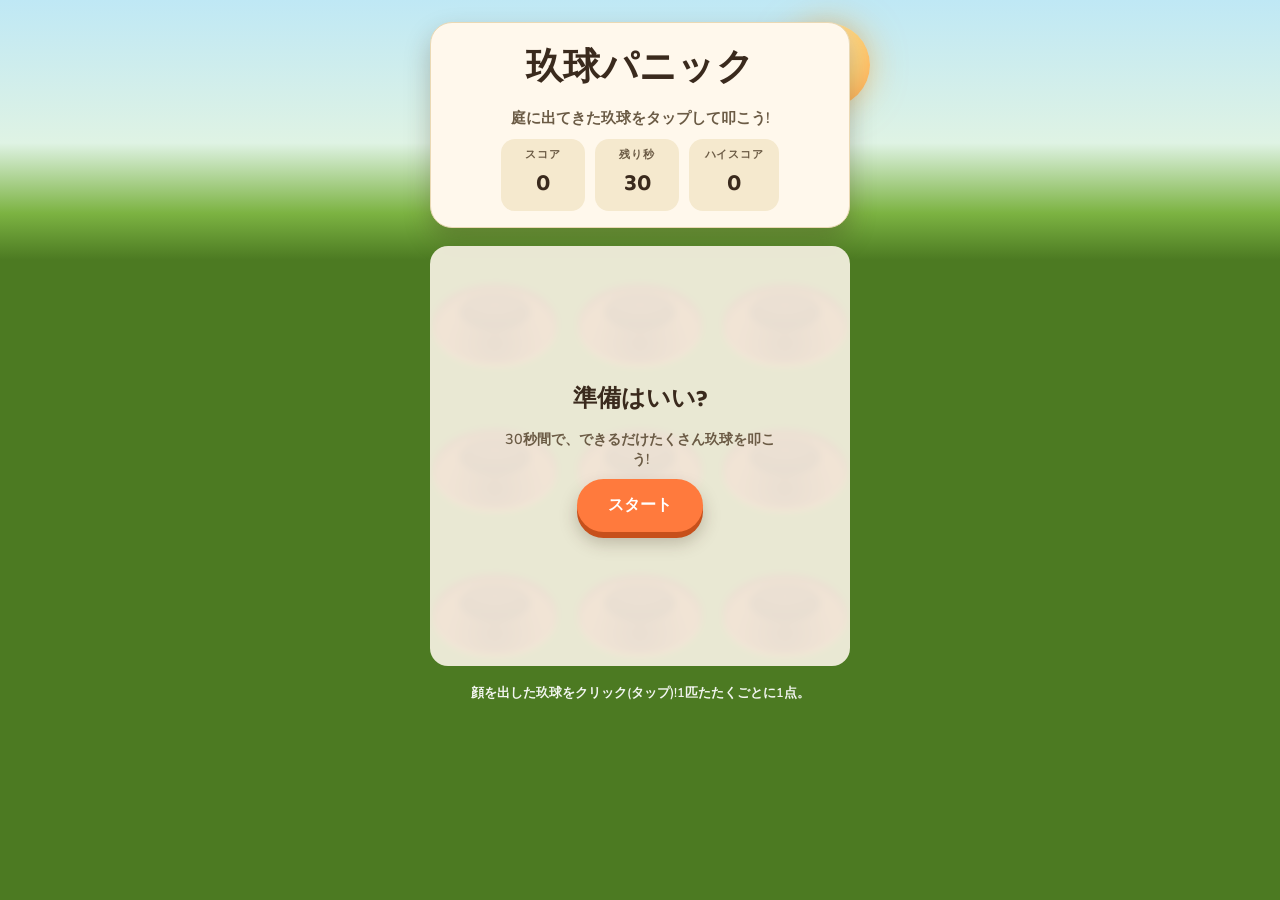
==== index.html @ b8ea05a0 "Add viewport meta and proper HTML structure for mobile responsiveness Co-Authored-By: Claude Sonnet " ====
<!DOCTYPE html>
<html lang="ja">
<head>
<meta charset="UTF-8">
<meta name="viewport" content="width=device-width, initial-scale=1, maximum-scale=1, viewport-fit=cover">
<title>玖球パニック</title>
<link rel="stylesheet" href="https://fonts.googleapis.com/css2?family=Baloo+2:wght@500;700;800&family=Nunito:wght@400;600;700;800&display=swap">
<style>
  :root {
    --sky-top: #BFE8F5;
    --sky-mid: #DFF3E4;
    --grass: #7CB342;
    --grass-deep: #4C7A22;
    --dirt: #8A5A34;
    --dirt-deep: #4E301B;
    --dirt-rim: #A97646;
    --mole-fur: #B4A3E8;
    --mole-fur-light: #E9E1FB;
    --mole-fur-dark: #8C76C9;
    --mole-fur-mid: #DAD7E8;
    --ink: #3A2A1D;
    --ink-soft: #6B5B45;
    --card-bg: #FFF8EC;
    --card-border: #EAD9B4;
    --stat-bg: #F5E9CE;
    --accent: #FF7A3D;
    --accent-shadow: #C7501B;
    --accent-ink: #FFFFFF;
    --shadow: rgba(58, 42, 29, 0.28);
    --overlay-bg: rgba(255, 248, 236, 0.88);
    --orb-grad: radial-gradient(circle at 35% 32%, #FFF6D8 0%, #FFD27A 55%, #FF9F45 100%);
    --orb-glow: rgba(255, 170, 60, 0.55);
    --star-opacity: 0;
    --font-display: 'Baloo 2', 'Hiragino Maru Gothic ProN', 'Yu Gothic', system-ui, sans-serif;
    --font-body: 'Nunito', 'Hiragino Sans', 'Yu Gothic', system-ui, sans-serif;
  }

  @media (prefers-color-scheme: dark) {
    :root:not([data-theme="light"]) {
      --sky-top: #0B1330;
      --sky-mid: #17233F;
      --grass: #2E5233;
      --grass-deep: #16321B;
      --dirt: #4A3221;
      --dirt-deep: #241708;
      --dirt-rim: #5C4029;
      --mole-fur: #9C88D6;
      --mole-fur-light: #CFC1F2;
      --mole-fur-dark: #6E5AA8;
      --mole-fur-mid: #B8B4CE;
      --ink: #F3EAD9;
      --ink-soft: #C4B79A;
      --card-bg: #17213A;
      --card-border: #2E3C5E;
      --stat-bg: #202E4F;
      --accent: #FF9A5C;
      --accent-shadow: #B85420;
      --accent-ink: #241205;
      --shadow: rgba(0, 0, 0, 0.55);
      --overlay-bg: rgba(15, 20, 38, 0.86);
      --orb-grad: radial-gradient(circle at 35% 32%, #FFFFFF 0%, #DCE6FF 55%, #9FB4E8 100%);
      --orb-glow: rgba(160, 190, 255, 0.55);
      --star-opacity: 0.85;
    }
  }
  :root[data-theme="dark"] {
    --sky-top: #0B1330;
    --sky-mid: #17233F;
    --grass: #2E5233;
    --grass-deep: #16321B;
    --dirt: #4A3221;
    --dirt-deep: #241708;
    --dirt-rim: #5C4029;
    --mole-fur: #9C88D6;
    --mole-fur-light: #CFC1F2;
    --mole-fur-dark: #6E5AA8;
    --mole-fur-mid: #B8B4CE;
    --ink: #F3EAD9;
    --ink-soft: #C4B79A;
    --card-bg: #17213A;
    --card-border: #2E3C5E;
    --stat-bg: #202E4F;
    --accent: #FF9A5C;
    --accent-shadow: #B85420;
    --accent-ink: #241205;
    --shadow: rgba(0, 0, 0, 0.55);
    --overlay-bg: rgba(15, 20, 38, 0.86);
    --orb-grad: radial-gradient(circle at 35% 32%, #FFFFFF 0%, #DCE6FF 55%, #9FB4E8 100%);
    --orb-glow: rgba(160, 190, 255, 0.55);
    --star-opacity: 0.85;
  }

  * { box-sizing: border-box; }

  html { height: 100%; }

  body {
    margin: 0;
    font-family: var(--font-body);
    color: var(--ink);
    background-color: var(--grass-deep);
    background-image: linear-gradient(
      to bottom,
      var(--sky-top) 0%,
      var(--sky-mid) 55%,
      var(--grass) 82%,
      transparent 100%
    );
    background-repeat: no-repeat;
    background-position: top center;
    background-size: 100% 260px;
    min-height: 100%;
    display: flex;
    justify-content: center;
  }

  .scene {
    position: relative;
    width: 100%;
    max-width: 560px;
    padding-inline: 16px;
    padding-block: 22px 34px;
    display: flex;
    flex-direction: column;
    align-items: center;
    gap: 18px;
  }

  .sky-deco { position: absolute; inset: 0 0 auto 0; height: 32%; overflow: hidden; pointer-events: none; z-index: 0; }
  .orb {
    position: absolute; top: 8%; right: 9%;
    width: 15%; aspect-ratio: 1; border-radius: 50%;
    background: var(--orb-grad);
    box-shadow: 0 0 34px var(--orb-glow);
  }
  .stars {
    position: absolute; inset: 0;
    opacity: var(--star-opacity);
    transition: opacity .5s ease;
    background-image:
      radial-gradient(1.6px 1.6px at 14% 22%, #fff, transparent 60%),
      radial-gradient(1.4px 1.4px at 30% 55%, #fff, transparent 60%),
      radial-gradient(2px 2px at 46% 18%, #fff, transparent 60%),
      radial-gradient(1.4px 1.4px at 62% 40%, #fff, transparent 60%),
      radial-gradient(1.8px 1.8px at 75% 15%, #fff, transparent 60%),
      radial-gradient(1.4px 1.4px at 85% 48%, #fff, transparent 60%),
      radial-gradient(1.6px 1.6px at 6% 45%, #fff, transparent 60%);
    background-repeat: no-repeat;
  }

  h1 {
    font-family: var(--font-display);
    font-weight: 800;
    font-size: clamp(1.6rem, 5.2vw, 2.3rem);
    margin: 0;
    text-wrap: balance;
    color: var(--ink);
    letter-spacing: .01em;
  }

  .tagline {
    margin: 0;
    font-size: clamp(.82rem, 2.2vw, .95rem);
    color: var(--ink-soft);
    font-weight: 600;
  }

  .hud {
    position: relative; z-index: 2;
    width: 100%; max-width: 420px;
    background: var(--card-bg);
    border: 1px solid var(--card-border);
    border-radius: 22px;
    padding: 16px 18px;
    box-shadow: 0 12px 26px var(--shadow);
    display: flex; flex-direction: column; align-items: center; gap: 10px;
    text-align: center;
  }

  .stats { display: flex; gap: 10px; width: 100%; justify-content: center; flex-wrap: wrap; }
  .stat {
    background: var(--stat-bg);
    border-radius: 14px;
    padding: 8px 16px;
    min-width: 84px;
    display: flex; flex-direction: column; gap: 2px;
  }
  .stat-label {
    font-size: .66rem; font-weight: 700; letter-spacing: .07em; text-transform: uppercase;
    color: var(--ink-soft);
  }
  .stat-value {
    font-family: var(--font-display); font-weight: 700;
    font-size: clamp(1.15rem, 3.2vw, 1.5rem);
    font-variant-numeric: tabular-nums;
    color: var(--ink);
  }

  .field-wrap { position: relative; width: 100%; max-width: 420px; }

  .field {
    position: relative; z-index: 1;
    width: 100%; aspect-ratio: 1;
    display: grid;
    grid-template-columns: repeat(3, 1fr);
    grid-template-rows: repeat(3, 1fr);
    gap: clamp(8px, 3vw, 16px);
    background: var(--grass-deep);
    border-radius: 18px;
  }

  .hole { position: relative; }

  .dirt {
    position: absolute; left: 50%; bottom: 9%;
    transform: translateX(-50%);
    width: 96%; height: 62%;
    border-radius: 50%;
    background: radial-gradient(ellipse at 50% 74%, var(--dirt-deep) 0%, var(--dirt) 55%, var(--dirt-rim) 100%);
    box-shadow: inset 0 6px 10px var(--dirt-deep), 0 3px 0 var(--dirt-rim);
  }
  .dirt::after {
    content: "";
    position: absolute; left: 50%; top: 12%; transform: translateX(-50%);
    width: 58%; height: 46%;
    border-radius: 50%;
    background: radial-gradient(ellipse at 50% 40%, var(--dirt-deep) 0%, #000 130%);
    opacity: .55;
  }

  .peek {
    position: absolute; left: 50%; bottom: 0%;
    transform: translateX(-50%);
    width: 60%; height: 92%;
    overflow: hidden;
    z-index: 2;
  }

  .mole-btn {
    all: unset;
    display: block;
    position: absolute; left: 0; bottom: 35%; width: 100%;
    cursor: pointer;
    transform: translateY(165%);
    transition: transform .16s cubic-bezier(.34, 1.56, .64, 1);
    filter: drop-shadow(0 4px 3px var(--shadow));
  }
  .mole-btn:focus-visible { outline: 3px solid var(--accent); outline-offset: 2px; border-radius: 50%; }

  .hole.up .mole-btn { transform: translateY(0%); }
  .hole.whacked .mole-btn { transform: translateY(14%) scaleY(.86); }

  .mole-svg { width: 100%; height: auto; display: block; }

  .score-pop {
    position: absolute; left: 50%; top: 6%;
    transform: translate(-50%, 0);
    font-family: var(--font-display); font-weight: 800;
    font-size: 1.3rem; color: var(--accent);
    text-shadow: 0 2px 0 rgba(0,0,0,.18);
    pointer-events: none; z-index: 6;
    animation: floatUp .7s ease-out forwards;
  }
  @keyframes floatUp {
    from { opacity: 1; transform: translate(-50%, 0); }
    to { opacity: 0; transform: translate(-50%, -34px); }
  }

  .overlay {
    position: absolute; inset: 0; z-index: 10;
    display: flex; align-items: center; justify-content: center;
    background: var(--overlay-bg);
    backdrop-filter: blur(3px);
    border-radius: 18px;
    padding: 16px; text-align: center;
  }
  .overlay[hidden] { display: none; }
  .overlay-card { display: flex; flex-direction: column; align-items: center; gap: 10px; max-width: 280px; }
  .overlay-card h2 { margin: 0; font-family: var(--font-display); font-size: clamp(1.2rem, 4vw, 1.5rem); }
  .overlay-card p { margin: 0; color: var(--ink-soft); font-size: .9rem; font-weight: 600; }
  .result-score { font-family: var(--font-display); font-weight: 800; font-size: 2rem; color: var(--accent); font-variant-numeric: tabular-nums; }
  .new-record { font-size: .8rem; font-weight: 800; color: var(--accent); letter-spacing: .04em; }

  .btn {
    font-family: var(--font-display); font-weight: 700; font-size: 1.02rem;
    padding: .78em 1.9em; border-radius: 999px; border: none; cursor: pointer;
    background: var(--accent); color: var(--accent-ink);
    box-shadow: 0 6px 0 var(--accent-shadow), 0 10px 18px var(--shadow);
    transition: transform .12s, box-shadow .12s;
  }
  .btn:hover { filter: brightness(1.04); }
  .btn:active { transform: translateY(4px); box-shadow: 0 2px 0 var(--accent-shadow), 0 4px 8px var(--shadow); }
  .btn:focus-visible { outline: 3px solid var(--ink); outline-offset: 3px; }

  .hint {
    position: relative; z-index: 1;
    margin: 0; max-width: 420px; text-align: center;
    font-size: .8rem; font-weight: 600; color: #F2F5F0;
  }

  @media (prefers-reduced-motion: reduce) {
    .mole-btn, .btn, .score-pop, .stars { transition-duration: .01ms !important; animation-duration: .01ms !important; }
  }
</style>
</head>
<body>

<div class="scene">
  <div class="sky-deco" aria-hidden="true">
    <div class="orb"></div>
    <div class="stars"></div>
  </div>

  <header class="hud">
    <h1>玖球パニック</h1>
    <p class="tagline">庭に出てきた玖球をタップして叩こう!</p>
    <div class="stats">
      <div class="stat"><span class="stat-label">スコア</span><span class="stat-value" id="score">0</span></div>
      <div class="stat"><span class="stat-label">残り秒</span><span class="stat-value" id="timeLeft">30</span></div>
      <div class="stat"><span class="stat-label">ハイスコア</span><span class="stat-value" id="highScore">0</span></div>
    </div>
  </header>

  <div class="field-wrap">
    <div class="field" id="field"></div>
    <div class="overlay" id="overlay">
      <div class="overlay-card">
        <h2 id="overlayTitle">準備はいい?</h2>
        <p id="overlayMsg">30秒間で、できるだけたくさん玖球を叩こう!</p>
        <button class="btn" id="actionBtn">スタート</button>
      </div>
    </div>
  </div>

  <p class="hint">顔を出した玖球をクリック(タップ)!1匹たたくごとに1点。</p>
</div>

<script>
(function () {
  'use strict';

  var HOLE_COUNT = 9;
  var GAME_DURATION = 30;

  var field = document.getElementById('field');
  var scoreEl = document.getElementById('score');
  var timeEl = document.getElementById('timeLeft');
  var highScoreEl = document.getElementById('highScore');
  var overlay = document.getElementById('overlay');
  var overlayTitle = document.getElementById('overlayTitle');
  var overlayMsg = document.getElementById('overlayMsg');
  var actionBtn = document.getElementById('actionBtn');

  var state = { playing: false, score: 0, timeLeft: GAME_DURATION, highScore: 0 };
  var holes = [];
  var spawnTimer = null;
  var countdownTimer = null;
  var audioCtx = null;

  function lerp(a, b, t) { return a + (b - a) * Math.max(0, Math.min(1, t)); }

  function loadHighScore() {
    try {
      var v = parseInt(localStorage.getItem('mogura-panic-highscore'), 10);
      return isNaN(v) ? 0 : v;
    } catch (e) { return 0; }
  }
  function saveHighScore(v) {
    try { localStorage.setItem('mogura-panic-highscore', String(v)); } catch (e) {}
  }

  function buildHoles() {
    function moleSvg(i) {
      var gid = 'tailGrad' + i;
      var gidEarL = 'earGradL' + i;
      var gidEarR = 'earGradR' + i;
      return '<svg class="mole-svg" viewBox="-18 -32 156 148" aria-hidden="true">' +
      '<defs>' +
      '<linearGradient id="' + gid + '" x1="92" y1="98" x2="106" y2="6" gradientUnits="userSpaceOnUse">' +
      '<stop offset="0%" stop-color="var(--mole-fur)"/>' +
      '<stop offset="50%" stop-color="var(--mole-fur-mid)"/>' +
      '<stop offset="100%" stop-color="var(--mole-fur)"/>' +
      '</linearGradient>' +
      '<linearGradient id="' + gidEarL + '" x1="45" y1="35" x2="45" y2="-32" gradientUnits="userSpaceOnUse">' +
      '<stop offset="0%" stop-color="var(--mole-fur)"/>' +
      '<stop offset="100%" stop-color="#FFFFFF"/>' +
      '</linearGradient>' +
      '<linearGradient id="' + gidEarR + '" x1="75" y1="35" x2="75" y2="-32" gradientUnits="userSpaceOnUse">' +
      '<stop offset="0%" stop-color="var(--mole-fur)"/>' +
      '<stop offset="100%" stop-color="#FFFFFF"/>' +
      '</linearGradient>' +
      '</defs>' +
      '<path d="M33,34 L41,-24 Q45,-32 49,-24 L59,36 Z" fill="url(#' + gidEarL + ')"/>' +
      '<path d="M37,30 L43,-14 Q45,-20 47,-14 L55,32 Z" fill="var(--mole-fur-light)"/>' +
      '<path d="M87,34 L79,-24 Q75,-32 71,-24 L61,36 Z" fill="url(#' + gidEarR + ')"/>' +
      '<path d="M83,30 L77,-14 Q75,-20 73,-14 L65,32 Z" fill="var(--mole-fur-light)"/>' +
      '<path d="M92,98 C124,101 136,58 114,26 L106,6 L99,28 C90,48 88,74 92,98 Z" fill="url(#' + gid + ')"/>' +
      '<ellipse cx="43" cy="105" rx="15" ry="9.5" fill="var(--mole-fur)"/>' +
      '<ellipse cx="77" cy="105" rx="15" ry="9.5" fill="var(--mole-fur)"/>' +
      '<ellipse cx="10" cy="76" rx="9" ry="6.5" fill="var(--mole-fur)"/>' +
      '<ellipse cx="110" cy="76" rx="9" ry="6.5" fill="var(--mole-fur)"/>' +
      '<ellipse cx="60" cy="66" rx="48" ry="44" fill="var(--mole-fur)"/>' +
      '<ellipse cx="34" cy="76" rx="7" ry="4.5" fill="#F3A6C4" opacity=".55"/>' +
      '<ellipse cx="86" cy="76" rx="7" ry="4.5" fill="#F3A6C4" opacity=".55"/>' +
      '<path d="M52,66 Q42,54 34,58" fill="none" stroke="var(--ink)" stroke-width="4.5" stroke-linecap="round"/>' +
      '<path d="M68,66 Q78,54 86,58" fill="none" stroke="var(--ink)" stroke-width="4.5" stroke-linecap="round"/>' +
      '<circle cx="83" cy="72" r="1.8" fill="var(--ink)"/>' +
      '<path d="M50,84 Q53,92 57,84 Q60,80 63,84 Q67,92 70,84" fill="none" stroke="var(--ink)" stroke-width="3.2" stroke-linecap="round" stroke-linejoin="round"/>' +
      '</svg>';
    }

    for (var i = 0; i < HOLE_COUNT; i++) {
      var hole = document.createElement('div');
      hole.className = 'hole';
      hole.innerHTML =
        '<div class="dirt"></div>' +
        '<div class="peek"><button type="button" class="mole-btn" aria-label="玖球をたたく">' + moleSvg(i) + '</button></div>';
      field.appendChild(hole);
      var btn = hole.querySelector('.mole-btn');
      btn.addEventListener('click', function (h) {
        return function () { whack(h); };
      }(hole));
      holes.push(hole);
    }
  }

  function ensureAudio() {
    if (!audioCtx) {
      try { audioCtx = new (window.AudioContext || window.webkitAudioContext)(); } catch (e) {}
    } else if (audioCtx.state === 'suspended') {
      try { audioCtx.resume(); } catch (e) {}
    }
  }

  function playPop() {
    if (!audioCtx) return;
    try {
      var t = audioCtx.currentTime;
      var osc = audioCtx.createOscillator();
      var gain = audioCtx.createGain();
      osc.type = 'sine';
      osc.frequency.setValueAtTime(520, t);
      osc.frequency.exponentialRampToValueAtTime(260, t + 0.12);
      gain.gain.setValueAtTime(0.16, t);
      gain.gain.exponentialRampToValueAtTime(0.001, t + 0.15);
      osc.connect(gain).connect(audioCtx.destination);
      osc.start(t);
      osc.stop(t + 0.16);
    } catch (e) {}
  }

  function progress() {
    return (GAME_DURATION - state.timeLeft) / GAME_DURATION;
  }

  function showMole(hole) {
    hole.dataset.up = '1';
    hole.classList.add('up');
    var upTime = lerp(1150, 600, progress()) + Math.random() * 250;
    hole._hideTimer = setTimeout(function () { hideMole(hole); }, upTime);
  }

  function hideMole(hole) {
    hole.classList.remove('up', 'whacked');
    delete hole.dataset.up;
    if (hole._hideTimer) { clearTimeout(hole._hideTimer); hole._hideTimer = null; }
  }

  function spawnLoop() {
    if (!state.playing) return;
    var free = holes.filter(function (h) { return !h.dataset.up; });
    if (free.length) {
      showMole(free[Math.floor(Math.random() * free.length)]);
    }
    var delay = lerp(820, 360, progress()) + Math.random() * 260;
    spawnTimer = setTimeout(spawnLoop, delay);
  }

  function floatScore(hole, points) {
    var el = document.createElement('span');
    el.className = 'score-pop';
    el.textContent = '+' + points;
    hole.appendChild(el);
    el.addEventListener('animationend', function () { el.remove(); });
  }

  function whack(hole) {
    if (!state.playing) return;
    if (hole.dataset.up !== '1') return;
    var points = 1;
    state.score += points;
    scoreEl.textContent = state.score;
    floatScore(hole, points);
    playPop();
    hole.classList.add('whacked');
    setTimeout(function () { hideMole(hole); }, 90);
  }

  function updateHud() {
    scoreEl.textContent = state.score;
    timeEl.textContent = state.timeLeft;
    highScoreEl.textContent = state.highScore;
  }

  function startGame() {
    ensureAudio();
    state.playing = true;
    state.score = 0;
    state.timeLeft = GAME_DURATION;
    updateHud();
    overlay.hidden = true;
    holes.forEach(hideMole);
    spawnTimer = setTimeout(spawnLoop, 400);
    countdownTimer = setInterval(function () {
      state.timeLeft -= 1;
      timeEl.textContent = state.timeLeft;
      if (state.timeLeft <= 0) endGame();
    }, 1000);
  }

  function endGame() {
    state.playing = false;
    clearTimeout(spawnTimer);
    clearInterval(countdownTimer);
    holes.forEach(hideMole);

    var isRecord = state.score > state.highScore;
    if (isRecord) {
      state.highScore = state.score;
      saveHighScore(state.highScore);
      highScoreEl.textContent = state.highScore;
    }

    overlayTitle.textContent = 'タイムアップ!';
    overlayMsg.innerHTML = 'スコア: <span class="result-score">' + state.score + '</span>' +
      (isRecord ? '<br><span class="new-record">🎉 ハイスコア更新!</span>' : '');
    actionBtn.textContent = 'もう一度あそぶ';
    overlay.hidden = false;
  }

  actionBtn.addEventListener('click', startGame);

  function boot(data) {
    state.highScore = (data && typeof data.highScore === 'number') ? data.highScore : loadHighScore();
    buildHoles();
    updateHud();
  }

  try {
    if (window.claude && window.claude.hot && window.claude.hot.snapshot) {
      window.claude.hot.snapshot(function () { return { highScore: state.highScore }; });
    }
    if (window.claude && window.claude.hot && window.claude.hot.ready) {
      window.claude.hot.ready(boot);
    } else {
      boot(window.claude && window.claude.hot ? window.claude.hot.data : null);
    }
  } catch (e) {
    boot(null);
  }
})();
</script>
</body>
</html>
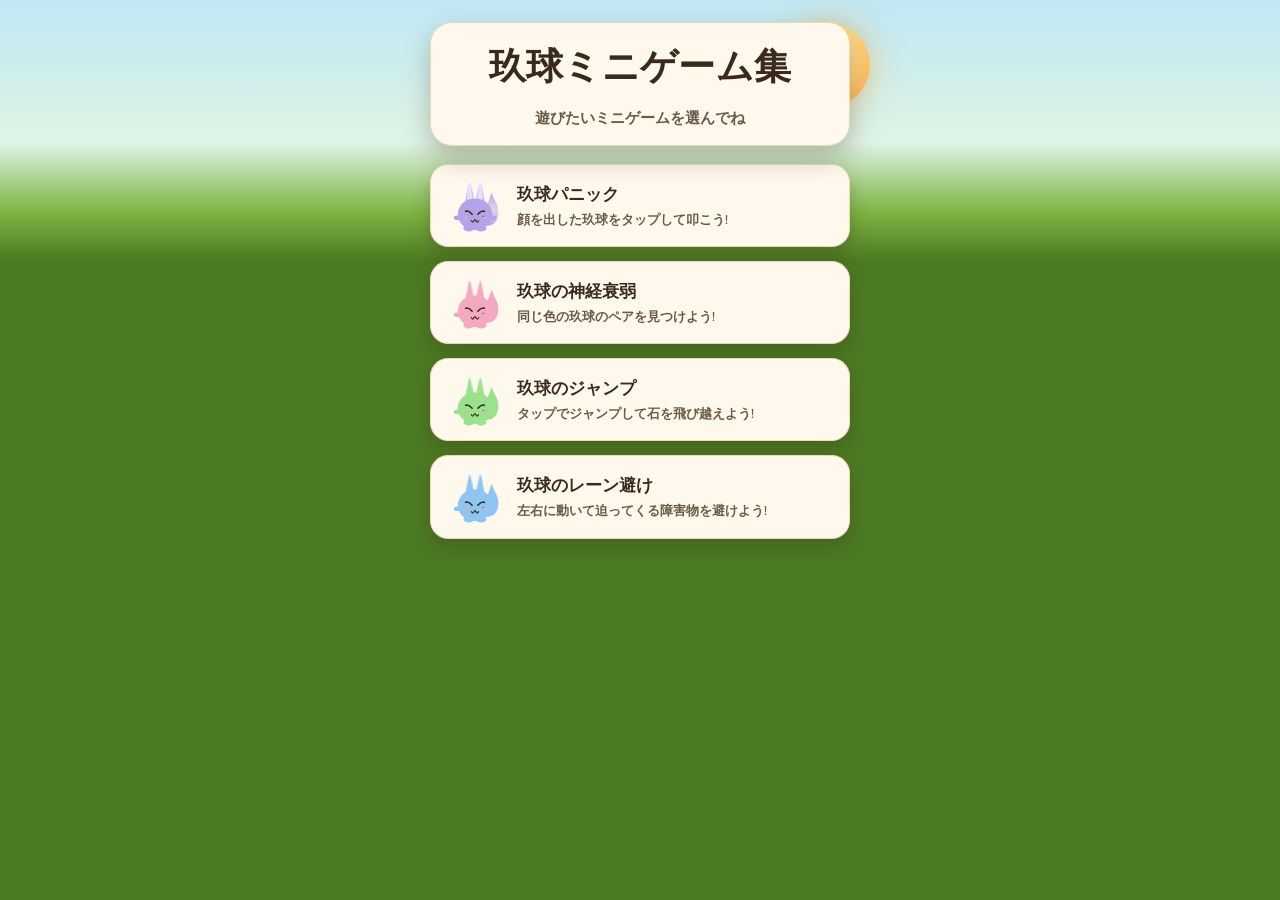
==== commit af53e00c: "Turn single game into a mini-game collection Split the mole-panic game into games/mole.html, extract" ====
--- a/index.html
+++ b/index.html
@@ -3,304 +3,33 @@
 <head>
 <meta charset="UTF-8">
 <meta name="viewport" content="width=device-width, initial-scale=1, maximum-scale=1, viewport-fit=cover">
-<title>玖球パニック</title>
+<title>玖球ミニゲーム集</title>
 <link rel="stylesheet" href="https://fonts.googleapis.com/css2?family=Baloo+2:wght@500;700;800&family=Nunito:wght@400;600;700;800&display=swap">
+<link rel="stylesheet" href="style.css">
 <style>
-  :root {
-    --sky-top: #BFE8F5;
-    --sky-mid: #DFF3E4;
-    --grass: #7CB342;
-    --grass-deep: #4C7A22;
-    --dirt: #8A5A34;
-    --dirt-deep: #4E301B;
-    --dirt-rim: #A97646;
-    --mole-fur: #B4A3E8;
-    --mole-fur-light: #E9E1FB;
-    --mole-fur-dark: #8C76C9;
-    --mole-fur-mid: #DAD7E8;
-    --ink: #3A2A1D;
-    --ink-soft: #6B5B45;
-    --card-bg: #FFF8EC;
-    --card-border: #EAD9B4;
-    --stat-bg: #F5E9CE;
-    --accent: #FF7A3D;
-    --accent-shadow: #C7501B;
-    --accent-ink: #FFFFFF;
-    --shadow: rgba(58, 42, 29, 0.28);
-    --overlay-bg: rgba(255, 248, 236, 0.88);
-    --orb-grad: radial-gradient(circle at 35% 32%, #FFF6D8 0%, #FFD27A 55%, #FF9F45 100%);
-    --orb-glow: rgba(255, 170, 60, 0.55);
-    --star-opacity: 0;
-    --font-display: 'Baloo 2', 'Hiragino Maru Gothic ProN', 'Yu Gothic', system-ui, sans-serif;
-    --font-body: 'Nunito', 'Hiragino Sans', 'Yu Gothic', system-ui, sans-serif;
+  .game-list {
+    position: relative; z-index: 1;
+    display: flex; flex-direction: column; gap: 14px;
+    width: 100%; max-width: 420px;
   }
-
-  @media (prefers-color-scheme: dark) {
-    :root:not([data-theme="light"]) {
-      --sky-top: #0B1330;
-      --sky-mid: #17233F;
-      --grass: #2E5233;
-      --grass-deep: #16321B;
-      --dirt: #4A3221;
-      --dirt-deep: #241708;
-      --dirt-rim: #5C4029;
-      --mole-fur: #9C88D6;
-      --mole-fur-light: #CFC1F2;
-      --mole-fur-dark: #6E5AA8;
-      --mole-fur-mid: #B8B4CE;
-      --ink: #F3EAD9;
-      --ink-soft: #C4B79A;
-      --card-bg: #17213A;
-      --card-border: #2E3C5E;
-      --stat-bg: #202E4F;
-      --accent: #FF9A5C;
-      --accent-shadow: #B85420;
-      --accent-ink: #241205;
-      --shadow: rgba(0, 0, 0, 0.55);
-      --overlay-bg: rgba(15, 20, 38, 0.86);
-      --orb-grad: radial-gradient(circle at 35% 32%, #FFFFFF 0%, #DCE6FF 55%, #9FB4E8 100%);
-      --orb-glow: rgba(160, 190, 255, 0.55);
-      --star-opacity: 0.85;
-    }
-  }
-  :root[data-theme="dark"] {
-    --sky-top: #0B1330;
-    --sky-mid: #17233F;
-    --grass: #2E5233;
-    --grass-deep: #16321B;
-    --dirt: #4A3221;
-    --dirt-deep: #241708;
-    --dirt-rim: #5C4029;
-    --mole-fur: #9C88D6;
-    --mole-fur-light: #CFC1F2;
-    --mole-fur-dark: #6E5AA8;
-    --mole-fur-mid: #B8B4CE;
-    --ink: #F3EAD9;
-    --ink-soft: #C4B79A;
-    --card-bg: #17213A;
-    --card-border: #2E3C5E;
-    --stat-bg: #202E4F;
-    --accent: #FF9A5C;
-    --accent-shadow: #B85420;
-    --accent-ink: #241205;
-    --shadow: rgba(0, 0, 0, 0.55);
-    --overlay-bg: rgba(15, 20, 38, 0.86);
-    --orb-grad: radial-gradient(circle at 35% 32%, #FFFFFF 0%, #DCE6FF 55%, #9FB4E8 100%);
-    --orb-glow: rgba(160, 190, 255, 0.55);
-    --star-opacity: 0.85;
-  }
-
-  * { box-sizing: border-box; }
-
-  html { height: 100%; }
-
-  body {
-    margin: 0;
-    font-family: var(--font-body);
-    color: var(--ink);
-    background-color: var(--grass-deep);
-    background-image: linear-gradient(
-      to bottom,
-      var(--sky-top) 0%,
-      var(--sky-mid) 55%,
-      var(--grass) 82%,
-      transparent 100%
-    );
-    background-repeat: no-repeat;
-    background-position: top center;
-    background-size: 100% 260px;
-    min-height: 100%;
-    display: flex;
-    justify-content: center;
-  }
-
-  .scene {
-    position: relative;
-    width: 100%;
-    max-width: 560px;
-    padding-inline: 16px;
-    padding-block: 22px 34px;
-    display: flex;
-    flex-direction: column;
-    align-items: center;
-    gap: 18px;
-  }
-
-  .sky-deco { position: absolute; inset: 0 0 auto 0; height: 32%; overflow: hidden; pointer-events: none; z-index: 0; }
-  .orb {
-    position: absolute; top: 8%; right: 9%;
-    width: 15%; aspect-ratio: 1; border-radius: 50%;
-    background: var(--orb-grad);
-    box-shadow: 0 0 34px var(--orb-glow);
-  }
-  .stars {
-    position: absolute; inset: 0;
-    opacity: var(--star-opacity);
-    transition: opacity .5s ease;
-    background-image:
-      radial-gradient(1.6px 1.6px at 14% 22%, #fff, transparent 60%),
-      radial-gradient(1.4px 1.4px at 30% 55%, #fff, transparent 60%),
-      radial-gradient(2px 2px at 46% 18%, #fff, transparent 60%),
-      radial-gradient(1.4px 1.4px at 62% 40%, #fff, transparent 60%),
-      radial-gradient(1.8px 1.8px at 75% 15%, #fff, transparent 60%),
-      radial-gradient(1.4px 1.4px at 85% 48%, #fff, transparent 60%),
-      radial-gradient(1.6px 1.6px at 6% 45%, #fff, transparent 60%);
-    background-repeat: no-repeat;
-  }
-
-  h1 {
-    font-family: var(--font-display);
-    font-weight: 800;
-    font-size: clamp(1.6rem, 5.2vw, 2.3rem);
-    margin: 0;
-    text-wrap: balance;
-    color: var(--ink);
-    letter-spacing: .01em;
-  }
-
-  .tagline {
-    margin: 0;
-    font-size: clamp(.82rem, 2.2vw, .95rem);
-    color: var(--ink-soft);
-    font-weight: 600;
-  }
-
-  .hud {
-    position: relative; z-index: 2;
-    width: 100%; max-width: 420px;
+  .game-card {
+    display: flex; align-items: center; gap: 14px;
     background: var(--card-bg);
     border: 1px solid var(--card-border);
-    border-radius: 22px;
-    padding: 16px 18px;
-    box-shadow: 0 12px 26px var(--shadow);
-    display: flex; flex-direction: column; align-items: center; gap: 10px;
-    text-align: center;
-  }
-
-  .stats { display: flex; gap: 10px; width: 100%; justify-content: center; flex-wrap: wrap; }
-  .stat {
-    background: var(--stat-bg);
-    border-radius: 14px;
-    padding: 8px 16px;
-    min-width: 84px;
-    display: flex; flex-direction: column; gap: 2px;
-  }
-  .stat-label {
-    font-size: .66rem; font-weight: 700; letter-spacing: .07em; text-transform: uppercase;
-    color: var(--ink-soft);
-  }
-  .stat-value {
-    font-family: var(--font-display); font-weight: 700;
-    font-size: clamp(1.15rem, 3.2vw, 1.5rem);
-    font-variant-numeric: tabular-nums;
+    border-radius: 18px;
+    padding: 14px 16px;
+    text-decoration: none;
     color: var(--ink);
-  }
-
-  .field-wrap { position: relative; width: 100%; max-width: 420px; }
-
-  .field {
-    position: relative; z-index: 1;
-    width: 100%; aspect-ratio: 1;
-    display: grid;
-    grid-template-columns: repeat(3, 1fr);
-    grid-template-rows: repeat(3, 1fr);
-    gap: clamp(8px, 3vw, 16px);
-    background: var(--grass-deep);
-    border-radius: 18px;
-  }
-
-  .hole { position: relative; }
-
-  .dirt {
-    position: absolute; left: 50%; bottom: 9%;
-    transform: translateX(-50%);
-    width: 96%; height: 62%;
-    border-radius: 50%;
-    background: radial-gradient(ellipse at 50% 74%, var(--dirt-deep) 0%, var(--dirt) 55%, var(--dirt-rim) 100%);
-    box-shadow: inset 0 6px 10px var(--dirt-deep), 0 3px 0 var(--dirt-rim);
-  }
-  .dirt::after {
-    content: "";
-    position: absolute; left: 50%; top: 12%; transform: translateX(-50%);
-    width: 58%; height: 46%;
-    border-radius: 50%;
-    background: radial-gradient(ellipse at 50% 40%, var(--dirt-deep) 0%, #000 130%);
-    opacity: .55;
-  }
-
-  .peek {
-    position: absolute; left: 50%; bottom: 0%;
-    transform: translateX(-50%);
-    width: 60%; height: 92%;
-    overflow: hidden;
-    z-index: 2;
-  }
-
-  .mole-btn {
-    all: unset;
-    display: block;
-    position: absolute; left: 0; bottom: 35%; width: 100%;
-    cursor: pointer;
-    transform: translateY(165%);
-    transition: transform .16s cubic-bezier(.34, 1.56, .64, 1);
-    filter: drop-shadow(0 4px 3px var(--shadow));
-  }
-  .mole-btn:focus-visible { outline: 3px solid var(--accent); outline-offset: 2px; border-radius: 50%; }
-
-  .hole.up .mole-btn { transform: translateY(0%); }
-  .hole.whacked .mole-btn { transform: translateY(14%) scaleY(.86); }
-
-  .mole-svg { width: 100%; height: auto; display: block; }
-
-  .score-pop {
-    position: absolute; left: 50%; top: 6%;
-    transform: translate(-50%, 0);
-    font-family: var(--font-display); font-weight: 800;
-    font-size: 1.3rem; color: var(--accent);
-    text-shadow: 0 2px 0 rgba(0,0,0,.18);
-    pointer-events: none; z-index: 6;
-    animation: floatUp .7s ease-out forwards;
-  }
-  @keyframes floatUp {
-    from { opacity: 1; transform: translate(-50%, 0); }
-    to { opacity: 0; transform: translate(-50%, -34px); }
-  }
-
-  .overlay {
-    position: absolute; inset: 0; z-index: 10;
-    display: flex; align-items: center; justify-content: center;
-    background: var(--overlay-bg);
-    backdrop-filter: blur(3px);
-    border-radius: 18px;
-    padding: 16px; text-align: center;
-  }
-  .overlay[hidden] { display: none; }
-  .overlay-card { display: flex; flex-direction: column; align-items: center; gap: 10px; max-width: 280px; }
-  .overlay-card h2 { margin: 0; font-family: var(--font-display); font-size: clamp(1.2rem, 4vw, 1.5rem); }
-  .overlay-card p { margin: 0; color: var(--ink-soft); font-size: .9rem; font-weight: 600; }
-  .result-score { font-family: var(--font-display); font-weight: 800; font-size: 2rem; color: var(--accent); font-variant-numeric: tabular-nums; }
-  .new-record { font-size: .8rem; font-weight: 800; color: var(--accent); letter-spacing: .04em; }
-
-  .btn {
-    font-family: var(--font-display); font-weight: 700; font-size: 1.02rem;
-    padding: .78em 1.9em; border-radius: 999px; border: none; cursor: pointer;
-    background: var(--accent); color: var(--accent-ink);
-    box-shadow: 0 6px 0 var(--accent-shadow), 0 10px 18px var(--shadow);
+    box-shadow: 0 8px 18px var(--shadow);
     transition: transform .12s, box-shadow .12s;
   }
-  .btn:hover { filter: brightness(1.04); }
-  .btn:active { transform: translateY(4px); box-shadow: 0 2px 0 var(--accent-shadow), 0 4px 8px var(--shadow); }
-  .btn:focus-visible { outline: 3px solid var(--ink); outline-offset: 3px; }
-
-  .hint {
-    position: relative; z-index: 1;
-    margin: 0; max-width: 420px; text-align: center;
-    font-size: .8rem; font-weight: 600; color: #F2F5F0;
-  }
-
-  @media (prefers-reduced-motion: reduce) {
-    .mole-btn, .btn, .score-pop, .stars { transition-duration: .01ms !important; animation-duration: .01ms !important; }
-  }
+  .game-card:hover { transform: translateY(-2px); }
+  .game-card:active { transform: translateY(1px); }
+  .game-card-icon { width: 56px; flex-shrink: 0; }
+  .game-card-icon .mole-svg { width: 100%; height: auto; display: block; }
+  .game-card-body { display: flex; flex-direction: column; gap: 2px; }
+  .game-card-title { font-family: var(--font-display); font-weight: 800; font-size: 1.05rem; }
+  .game-card-desc { font-size: .8rem; color: var(--ink-soft); font-weight: 600; }
 </style>
 </head>
 <body>
@@ -312,253 +41,48 @@
   </div>
 
   <header class="hud">
-    <h1>玖球パニック</h1>
-    <p class="tagline">庭に出てきた玖球をタップして叩こう!</p>
-    <div class="stats">
-      <div class="stat"><span class="stat-label">スコア</span><span class="stat-value" id="score">0</span></div>
-      <div class="stat"><span class="stat-label">残り秒</span><span class="stat-value" id="timeLeft">30</span></div>
-      <div class="stat"><span class="stat-label">ハイスコア</span><span class="stat-value" id="highScore">0</span></div>
-    </div>
+    <h1>玖球ミニゲーム集</h1>
+    <p class="tagline">遊びたいミニゲームを選んでね</p>
   </header>
 
-  <div class="field-wrap">
-    <div class="field" id="field"></div>
-    <div class="overlay" id="overlay">
-      <div class="overlay-card">
-        <h2 id="overlayTitle">準備はいい?</h2>
-        <p id="overlayMsg">30秒間で、できるだけたくさん玖球を叩こう!</p>
-        <button class="btn" id="actionBtn">スタート</button>
-      </div>
-    </div>
+  <div class="game-list">
+    <a class="game-card" href="games/mole.html">
+      <span class="game-card-icon" id="icon-mole"></span>
+      <span class="game-card-body">
+        <span class="game-card-title">玖球パニック</span>
+        <span class="game-card-desc">顔を出した玖球をタップして叩こう!</span>
+      </span>
+    </a>
+    <a class="game-card" href="games/memory.html">
+      <span class="game-card-icon" id="icon-memory"></span>
+      <span class="game-card-body">
+        <span class="game-card-title">玖球の神経衰弱</span>
+        <span class="game-card-desc">同じ色の玖球のペアを見つけよう!</span>
+      </span>
+    </a>
+    <a class="game-card" href="games/jump.html">
+      <span class="game-card-icon" id="icon-jump"></span>
+      <span class="game-card-body">
+        <span class="game-card-title">玖球のジャンプ</span>
+        <span class="game-card-desc">タップでジャンプして石を飛び越えよう!</span>
+      </span>
+    </a>
+    <a class="game-card" href="games/lane-dodge.html">
+      <span class="game-card-icon" id="icon-lane"></span>
+      <span class="game-card-body">
+        <span class="game-card-title">玖球のレーン避け</span>
+        <span class="game-card-desc">左右に動いて迫ってくる障害物を避けよう!</span>
+      </span>
+    </a>
   </div>
-
-  <p class="hint">顔を出した玖球をクリック(タップ)!1匹たたくごとに1点。</p>
 </div>
 
+<script src="games/mole-icon.js"></script>
 <script>
-(function () {
-  'use strict';
-
-  var HOLE_COUNT = 9;
-  var GAME_DURATION = 30;
-
-  var field = document.getElementById('field');
-  var scoreEl = document.getElementById('score');
-  var timeEl = document.getElementById('timeLeft');
-  var highScoreEl = document.getElementById('highScore');
-  var overlay = document.getElementById('overlay');
-  var overlayTitle = document.getElementById('overlayTitle');
-  var overlayMsg = document.getElementById('overlayMsg');
-  var actionBtn = document.getElementById('actionBtn');
-
-  var state = { playing: false, score: 0, timeLeft: GAME_DURATION, highScore: 0 };
-  var holes = [];
-  var spawnTimer = null;
-  var countdownTimer = null;
-  var audioCtx = null;
-
-  function lerp(a, b, t) { return a + (b - a) * Math.max(0, Math.min(1, t)); }
-
-  function loadHighScore() {
-    try {
-      var v = parseInt(localStorage.getItem('mogura-panic-highscore'), 10);
-      return isNaN(v) ? 0 : v;
-    } catch (e) { return 0; }
-  }
-  function saveHighScore(v) {
-    try { localStorage.setItem('mogura-panic-highscore', String(v)); } catch (e) {}
-  }
-
-  function buildHoles() {
-    function moleSvg(i) {
-      var gid = 'tailGrad' + i;
-      var gidEarL = 'earGradL' + i;
-      var gidEarR = 'earGradR' + i;
-      return '<svg class="mole-svg" viewBox="-18 -32 156 148" aria-hidden="true">' +
-      '<defs>' +
-      '<linearGradient id="' + gid + '" x1="92" y1="98" x2="106" y2="6" gradientUnits="userSpaceOnUse">' +
-      '<stop offset="0%" stop-color="var(--mole-fur)"/>' +
-      '<stop offset="50%" stop-color="var(--mole-fur-mid)"/>' +
-      '<stop offset="100%" stop-color="var(--mole-fur)"/>' +
-      '</linearGradient>' +
-      '<linearGradient id="' + gidEarL + '" x1="45" y1="35" x2="45" y2="-32" gradientUnits="userSpaceOnUse">' +
-      '<stop offset="0%" stop-color="var(--mole-fur)"/>' +
-      '<stop offset="100%" stop-color="#FFFFFF"/>' +
-      '</linearGradient>' +
-      '<linearGradient id="' + gidEarR + '" x1="75" y1="35" x2="75" y2="-32" gradientUnits="userSpaceOnUse">' +
-      '<stop offset="0%" stop-color="var(--mole-fur)"/>' +
-      '<stop offset="100%" stop-color="#FFFFFF"/>' +
-      '</linearGradient>' +
-      '</defs>' +
-      '<path d="M33,34 L41,-24 Q45,-32 49,-24 L59,36 Z" fill="url(#' + gidEarL + ')"/>' +
-      '<path d="M37,30 L43,-14 Q45,-20 47,-14 L55,32 Z" fill="var(--mole-fur-light)"/>' +
-      '<path d="M87,34 L79,-24 Q75,-32 71,-24 L61,36 Z" fill="url(#' + gidEarR + ')"/>' +
-      '<path d="M83,30 L77,-14 Q75,-20 73,-14 L65,32 Z" fill="var(--mole-fur-light)"/>' +
-      '<path d="M92,98 C124,101 136,58 114,26 L106,6 L99,28 C90,48 88,74 92,98 Z" fill="url(#' + gid + ')"/>' +
-      '<ellipse cx="43" cy="105" rx="15" ry="9.5" fill="var(--mole-fur)"/>' +
-      '<ellipse cx="77" cy="105" rx="15" ry="9.5" fill="var(--mole-fur)"/>' +
-      '<ellipse cx="10" cy="76" rx="9" ry="6.5" fill="var(--mole-fur)"/>' +
-      '<ellipse cx="110" cy="76" rx="9" ry="6.5" fill="var(--mole-fur)"/>' +
-      '<ellipse cx="60" cy="66" rx="48" ry="44" fill="var(--mole-fur)"/>' +
-      '<ellipse cx="34" cy="76" rx="7" ry="4.5" fill="#F3A6C4" opacity=".55"/>' +
-      '<ellipse cx="86" cy="76" rx="7" ry="4.5" fill="#F3A6C4" opacity=".55"/>' +
-      '<path d="M52,66 Q42,54 34,58" fill="none" stroke="var(--ink)" stroke-width="4.5" stroke-linecap="round"/>' +
-      '<path d="M68,66 Q78,54 86,58" fill="none" stroke="var(--ink)" stroke-width="4.5" stroke-linecap="round"/>' +
-      '<circle cx="83" cy="72" r="1.8" fill="var(--ink)"/>' +
-      '<path d="M50,84 Q53,92 57,84 Q60,80 63,84 Q67,92 70,84" fill="none" stroke="var(--ink)" stroke-width="3.2" stroke-linecap="round" stroke-linejoin="round"/>' +
-      '</svg>';
-    }
-
-    for (var i = 0; i < HOLE_COUNT; i++) {
-      var hole = document.createElement('div');
-      hole.className = 'hole';
-      hole.innerHTML =
-        '<div class="dirt"></div>' +
-        '<div class="peek"><button type="button" class="mole-btn" aria-label="玖球をたたく">' + moleSvg(i) + '</button></div>';
-      field.appendChild(hole);
-      var btn = hole.querySelector('.mole-btn');
-      btn.addEventListener('click', function (h) {
-        return function () { whack(h); };
-      }(hole));
-      holes.push(hole);
-    }
-  }
-
-  function ensureAudio() {
-    if (!audioCtx) {
-      try { audioCtx = new (window.AudioContext || window.webkitAudioContext)(); } catch (e) {}
-    } else if (audioCtx.state === 'suspended') {
-      try { audioCtx.resume(); } catch (e) {}
-    }
-  }
-
-  function playPop() {
-    if (!audioCtx) return;
-    try {
-      var t = audioCtx.currentTime;
-      var osc = audioCtx.createOscillator();
-      var gain = audioCtx.createGain();
-      osc.type = 'sine';
-      osc.frequency.setValueAtTime(520, t);
-      osc.frequency.exponentialRampToValueAtTime(260, t + 0.12);
-      gain.gain.setValueAtTime(0.16, t);
-      gain.gain.exponentialRampToValueAtTime(0.001, t + 0.15);
-      osc.connect(gain).connect(audioCtx.destination);
-      osc.start(t);
-      osc.stop(t + 0.16);
-    } catch (e) {}
-  }
-
-  function progress() {
-    return (GAME_DURATION - state.timeLeft) / GAME_DURATION;
-  }
-
-  function showMole(hole) {
-    hole.dataset.up = '1';
-    hole.classList.add('up');
-    var upTime = lerp(1150, 600, progress()) + Math.random() * 250;
-    hole._hideTimer = setTimeout(function () { hideMole(hole); }, upTime);
-  }
-
-  function hideMole(hole) {
-    hole.classList.remove('up', 'whacked');
-    delete hole.dataset.up;
-    if (hole._hideTimer) { clearTimeout(hole._hideTimer); hole._hideTimer = null; }
-  }
-
-  function spawnLoop() {
-    if (!state.playing) return;
-    var free = holes.filter(function (h) { return !h.dataset.up; });
-    if (free.length) {
-      showMole(free[Math.floor(Math.random() * free.length)]);
-    }
-    var delay = lerp(820, 360, progress()) + Math.random() * 260;
-    spawnTimer = setTimeout(spawnLoop, delay);
-  }
-
-  function floatScore(hole, points) {
-    var el = document.createElement('span');
-    el.className = 'score-pop';
-    el.textContent = '+' + points;
-    hole.appendChild(el);
-    el.addEventListener('animationend', function () { el.remove(); });
-  }
-
-  function whack(hole) {
-    if (!state.playing) return;
-    if (hole.dataset.up !== '1') return;
-    var points = 1;
-    state.score += points;
-    scoreEl.textContent = state.score;
-    floatScore(hole, points);
-    playPop();
-    hole.classList.add('whacked');
-    setTimeout(function () { hideMole(hole); }, 90);
-  }
-
-  function updateHud() {
-    scoreEl.textContent = state.score;
-    timeEl.textContent = state.timeLeft;
-    highScoreEl.textContent = state.highScore;
-  }
-
-  function startGame() {
-    ensureAudio();
-    state.playing = true;
-    state.score = 0;
-    state.timeLeft = GAME_DURATION;
-    updateHud();
-    overlay.hidden = true;
-    holes.forEach(hideMole);
-    spawnTimer = setTimeout(spawnLoop, 400);
-    countdownTimer = setInterval(function () {
-      state.timeLeft -= 1;
-      timeEl.textContent = state.timeLeft;
-      if (state.timeLeft <= 0) endGame();
-    }, 1000);
-  }
-
-  function endGame() {
-    state.playing = false;
-    clearTimeout(spawnTimer);
-    clearInterval(countdownTimer);
-    holes.forEach(hideMole);
-
-    var isRecord = state.score > state.highScore;
-    if (isRecord) {
-      state.highScore = state.score;
-      saveHighScore(state.highScore);
-      highScoreEl.textContent = state.highScore;
-    }
-
-    overlayTitle.textContent = 'タイムアップ!';
-    overlayMsg.innerHTML = 'スコア: <span class="result-score">' + state.score + '</span>' +
-      (isRecord ? '<br><span class="new-record">🎉 ハイスコア更新!</span>' : '');
-    actionBtn.textContent = 'もう一度あそぶ';
-    overlay.hidden = false;
-  }
-
-  actionBtn.addEventListener('click', startGame);
-
-  function boot(data) {
-    state.highScore = (data && typeof data.highScore === 'number') ? data.highScore : loadHighScore();
-    buildHoles();
-    updateHud();
-  }
-
-  try {
-    if (window.claude && window.claude.hot && window.claude.hot.snapshot) {
-      window.claude.hot.snapshot(function () { return { highScore: state.highScore }; });
-    }
-    if (window.claude && window.claude.hot && window.claude.hot.ready) {
-      window.claude.hot.ready(boot);
-    } else {
-      boot(window.claude && window.claude.hot ? window.claude.hot.data : null);
-    }
-  } catch (e) {
-    boot(null);
-  }
-})();
+  document.getElementById('icon-mole').innerHTML = moleSvgMarkup('hubMole');
+  document.getElementById('icon-memory').innerHTML = moleSvgMarkup('hubMemory', '#F4A9C0');
+  document.getElementById('icon-jump').innerHTML = moleSvgMarkup('hubJump', '#9BE28C');
+  document.getElementById('icon-lane').innerHTML = moleSvgMarkup('hubLane', '#8EC6F1');
 </script>
 </body>
 </html>
--- a/style.css
+++ b/style.css
@@ -0,0 +1,247 @@
+:root {
+  --sky-top: #BFE8F5;
+  --sky-mid: #DFF3E4;
+  --grass: #7CB342;
+  --grass-deep: #4C7A22;
+  --dirt: #8A5A34;
+  --dirt-deep: #4E301B;
+  --dirt-rim: #A97646;
+  --mole-fur: #B4A3E8;
+  --mole-fur-light: #E9E1FB;
+  --mole-fur-dark: #8C76C9;
+  --mole-fur-mid: #DAD7E8;
+  --ink: #3A2A1D;
+  --ink-soft: #6B5B45;
+  --card-bg: #FFF8EC;
+  --card-border: #EAD9B4;
+  --stat-bg: #F5E9CE;
+  --accent: #FF7A3D;
+  --accent-shadow: #C7501B;
+  --accent-ink: #FFFFFF;
+  --shadow: rgba(58, 42, 29, 0.28);
+  --overlay-bg: rgba(255, 248, 236, 0.88);
+  --orb-grad: radial-gradient(circle at 35% 32%, #FFF6D8 0%, #FFD27A 55%, #FF9F45 100%);
+  --orb-glow: rgba(255, 170, 60, 0.55);
+  --star-opacity: 0;
+  --font-display: 'Baloo 2', 'Hiragino Maru Gothic ProN', 'Yu Gothic', system-ui, sans-serif;
+  --font-body: 'Nunito', 'Hiragino Sans', 'Yu Gothic', system-ui, sans-serif;
+}
+
+@media (prefers-color-scheme: dark) {
+  :root:not([data-theme="light"]) {
+    --sky-top: #0B1330;
+    --sky-mid: #17233F;
+    --grass: #2E5233;
+    --grass-deep: #16321B;
+    --dirt: #4A3221;
+    --dirt-deep: #241708;
+    --dirt-rim: #5C4029;
+    --mole-fur: #9C88D6;
+    --mole-fur-light: #CFC1F2;
+    --mole-fur-dark: #6E5AA8;
+    --mole-fur-mid: #B8B4CE;
+    --ink: #F3EAD9;
+    --ink-soft: #C4B79A;
+    --card-bg: #17213A;
+    --card-border: #2E3C5E;
+    --stat-bg: #202E4F;
+    --accent: #FF9A5C;
+    --accent-shadow: #B85420;
+    --accent-ink: #241205;
+    --shadow: rgba(0, 0, 0, 0.55);
+    --overlay-bg: rgba(15, 20, 38, 0.86);
+    --orb-grad: radial-gradient(circle at 35% 32%, #FFFFFF 0%, #DCE6FF 55%, #9FB4E8 100%);
+    --orb-glow: rgba(160, 190, 255, 0.55);
+    --star-opacity: 0.85;
+  }
+}
+:root[data-theme="dark"] {
+  --sky-top: #0B1330;
+  --sky-mid: #17233F;
+  --grass: #2E5233;
+  --grass-deep: #16321B;
+  --dirt: #4A3221;
+  --dirt-deep: #241708;
+  --dirt-rim: #5C4029;
+  --mole-fur: #9C88D6;
+  --mole-fur-light: #CFC1F2;
+  --mole-fur-dark: #6E5AA8;
+  --mole-fur-mid: #B8B4CE;
+  --ink: #F3EAD9;
+  --ink-soft: #C4B79A;
+  --card-bg: #17213A;
+  --card-border: #2E3C5E;
+  --stat-bg: #202E4F;
+  --accent: #FF9A5C;
+  --accent-shadow: #B85420;
+  --accent-ink: #241205;
+  --shadow: rgba(0, 0, 0, 0.55);
+  --overlay-bg: rgba(15, 20, 38, 0.86);
+  --orb-grad: radial-gradient(circle at 35% 32%, #FFFFFF 0%, #DCE6FF 55%, #9FB4E8 100%);
+  --orb-glow: rgba(160, 190, 255, 0.55);
+  --star-opacity: 0.85;
+}
+
+* { box-sizing: border-box; }
+
+html { height: 100%; }
+
+body {
+  margin: 0;
+  font-family: var(--font-body);
+  color: var(--ink);
+  background-color: var(--grass-deep);
+  background-image: linear-gradient(
+    to bottom,
+    var(--sky-top) 0%,
+    var(--sky-mid) 55%,
+    var(--grass) 82%,
+    transparent 100%
+  );
+  background-repeat: no-repeat;
+  background-position: top center;
+  background-size: 100% 260px;
+  min-height: 100%;
+  display: flex;
+  justify-content: center;
+}
+
+.scene {
+  position: relative;
+  width: 100%;
+  max-width: 560px;
+  padding-inline: 16px;
+  padding-block: 22px 34px;
+  display: flex;
+  flex-direction: column;
+  align-items: center;
+  gap: 18px;
+}
+
+.sky-deco { position: absolute; inset: 0 0 auto 0; height: 32%; overflow: hidden; pointer-events: none; z-index: 0; }
+.orb {
+  position: absolute; top: 8%; right: 9%;
+  width: 15%; aspect-ratio: 1; border-radius: 50%;
+  background: var(--orb-grad);
+  box-shadow: 0 0 34px var(--orb-glow);
+}
+.stars {
+  position: absolute; inset: 0;
+  opacity: var(--star-opacity);
+  transition: opacity .5s ease;
+  background-image:
+    radial-gradient(1.6px 1.6px at 14% 22%, #fff, transparent 60%),
+    radial-gradient(1.4px 1.4px at 30% 55%, #fff, transparent 60%),
+    radial-gradient(2px 2px at 46% 18%, #fff, transparent 60%),
+    radial-gradient(1.4px 1.4px at 62% 40%, #fff, transparent 60%),
+    radial-gradient(1.8px 1.8px at 75% 15%, #fff, transparent 60%),
+    radial-gradient(1.4px 1.4px at 85% 48%, #fff, transparent 60%),
+    radial-gradient(1.6px 1.6px at 6% 45%, #fff, transparent 60%);
+  background-repeat: no-repeat;
+}
+
+h1 {
+  font-family: var(--font-display);
+  font-weight: 800;
+  font-size: clamp(1.6rem, 5.2vw, 2.3rem);
+  margin: 0;
+  text-wrap: balance;
+  color: var(--ink);
+  letter-spacing: .01em;
+}
+
+.tagline {
+  margin: 0;
+  font-size: clamp(.82rem, 2.2vw, .95rem);
+  color: var(--ink-soft);
+  font-weight: 600;
+}
+
+.hud {
+  position: relative; z-index: 2;
+  width: 100%; max-width: 420px;
+  background: var(--card-bg);
+  border: 1px solid var(--card-border);
+  border-radius: 22px;
+  padding: 16px 18px;
+  box-shadow: 0 12px 26px var(--shadow);
+  display: flex; flex-direction: column; align-items: center; gap: 10px;
+  text-align: center;
+}
+
+.stats { display: flex; gap: 10px; width: 100%; justify-content: center; flex-wrap: wrap; }
+.stat {
+  background: var(--stat-bg);
+  border-radius: 14px;
+  padding: 8px 16px;
+  min-width: 84px;
+  display: flex; flex-direction: column; gap: 2px;
+}
+.stat-label {
+  font-size: .66rem; font-weight: 700; letter-spacing: .07em; text-transform: uppercase;
+  color: var(--ink-soft);
+}
+.stat-value {
+  font-family: var(--font-display); font-weight: 700;
+  font-size: clamp(1.15rem, 3.2vw, 1.5rem);
+  font-variant-numeric: tabular-nums;
+  color: var(--ink);
+}
+
+.overlay {
+  position: absolute; inset: 0; z-index: 10;
+  display: flex; align-items: center; justify-content: center;
+  background: var(--overlay-bg);
+  backdrop-filter: blur(3px);
+  border-radius: 18px;
+  padding: 16px; text-align: center;
+}
+.overlay[hidden] { display: none; }
+.overlay-card { display: flex; flex-direction: column; align-items: center; gap: 10px; max-width: 280px; }
+.overlay-card h2 { margin: 0; font-family: var(--font-display); font-size: clamp(1.2rem, 4vw, 1.5rem); }
+.overlay-card p { margin: 0; color: var(--ink-soft); font-size: .9rem; font-weight: 600; }
+.result-score { font-family: var(--font-display); font-weight: 800; font-size: 2rem; color: var(--accent); font-variant-numeric: tabular-nums; }
+.new-record { font-size: .8rem; font-weight: 800; color: var(--accent); letter-spacing: .04em; }
+
+.btn {
+  font-family: var(--font-display); font-weight: 700; font-size: 1.02rem;
+  padding: .78em 1.9em; border-radius: 999px; border: none; cursor: pointer;
+  background: var(--accent); color: var(--accent-ink);
+  box-shadow: 0 6px 0 var(--accent-shadow), 0 10px 18px var(--shadow);
+  transition: transform .12s, box-shadow .12s;
+}
+.btn:hover { filter: brightness(1.04); }
+.btn:active { transform: translateY(4px); box-shadow: 0 2px 0 var(--accent-shadow), 0 4px 8px var(--shadow); }
+.btn:focus-visible { outline: 3px solid var(--ink); outline-offset: 3px; }
+
+.btn-link {
+  text-decoration: none;
+  display: inline-flex;
+  align-items: center;
+  justify-content: center;
+}
+
+.hint {
+  position: relative; z-index: 1;
+  margin: 0; max-width: 420px; text-align: center;
+  font-size: .8rem; font-weight: 600; color: #F2F5F0;
+}
+
+.back-link {
+  align-self: flex-start;
+  font-family: var(--font-body);
+  font-weight: 700;
+  font-size: .85rem;
+  color: var(--ink-soft);
+  text-decoration: none;
+  display: inline-flex;
+  align-items: center;
+  gap: 4px;
+  position: relative;
+  z-index: 2;
+}
+.back-link:hover { color: var(--ink); }
+
+@media (prefers-reduced-motion: reduce) {
+  .btn, .stars { transition-duration: .01ms !important; animation-duration: .01ms !important; }
+}
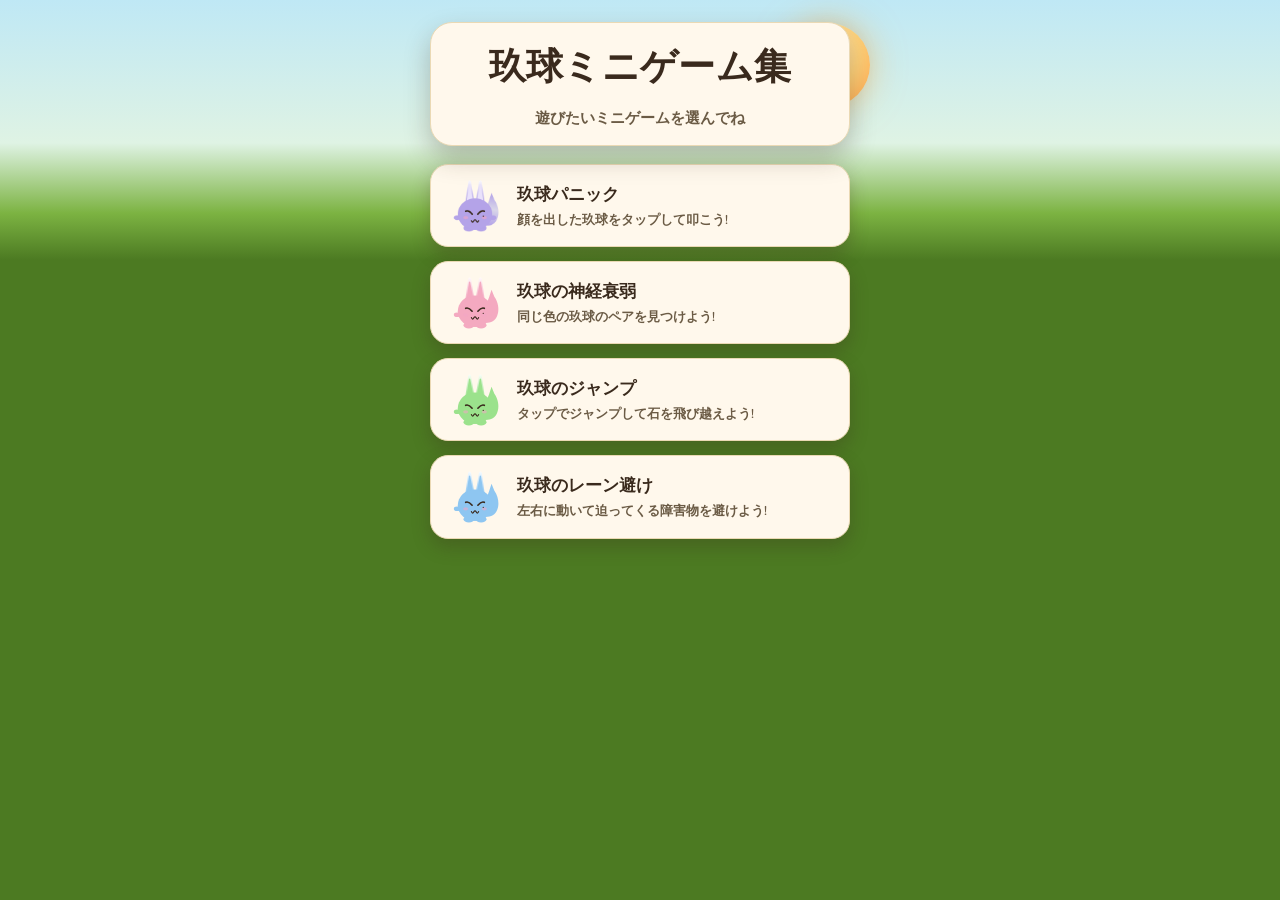
==== commit 051bdccf: "Use PNG art for 玖球 and make the mole game a PWA - Replace the SVG 玖球 with PNG images (purple/green/r" ====
--- a/index.html
+++ b/index.html
@@ -79,7 +79,7 @@
 
 <script src="games/mole-icon.js"></script>
 <script>
-  document.getElementById('icon-mole').innerHTML = moleSvgMarkup('hubMole');
+  document.getElementById('icon-mole').innerHTML = moleImgMarkup();
   document.getElementById('icon-memory').innerHTML = moleSvgMarkup('hubMemory', '#F4A9C0');
   document.getElementById('icon-jump').innerHTML = moleSvgMarkup('hubJump', '#9BE28C');
   document.getElementById('icon-lane').innerHTML = moleSvgMarkup('hubLane', '#8EC6F1');
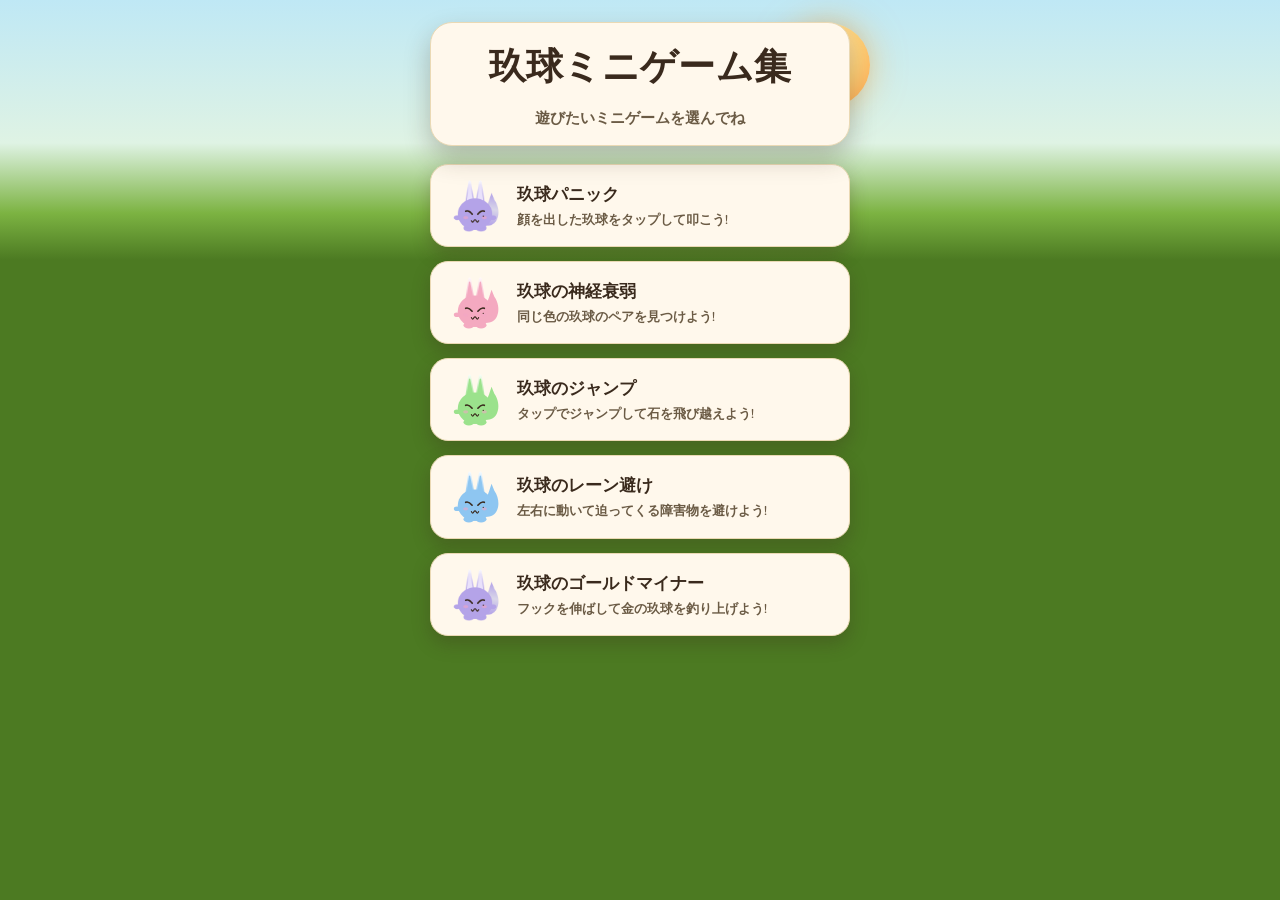
==== commit 5023268b: "Add 玖球のゴールドマイナー mini-game - New canvas-based Gold Miner game: swinging hook, purple 玖球 as gold   (S/" ====
--- a/index.html
+++ b/index.html
@@ -74,6 +74,13 @@
         <span class="game-card-desc">左右に動いて迫ってくる障害物を避けよう!</span>
       </span>
     </a>
+    <a class="game-card" href="games/gold-miner.html">
+      <span class="game-card-icon" id="icon-gold"></span>
+      <span class="game-card-body">
+        <span class="game-card-title">玖球のゴールドマイナー</span>
+        <span class="game-card-desc">フックを伸ばして金の玖球を釣り上げよう!</span>
+      </span>
+    </a>
   </div>
 </div>
 
@@ -83,6 +90,7 @@
   document.getElementById('icon-memory').innerHTML = moleSvgMarkup('hubMemory', '#F4A9C0');
   document.getElementById('icon-jump').innerHTML = moleSvgMarkup('hubJump', '#9BE28C');
   document.getElementById('icon-lane').innerHTML = moleSvgMarkup('hubLane', '#8EC6F1');
+  document.getElementById('icon-gold').innerHTML = moleImgMarkup();
 </script>
 </body>
 </html>
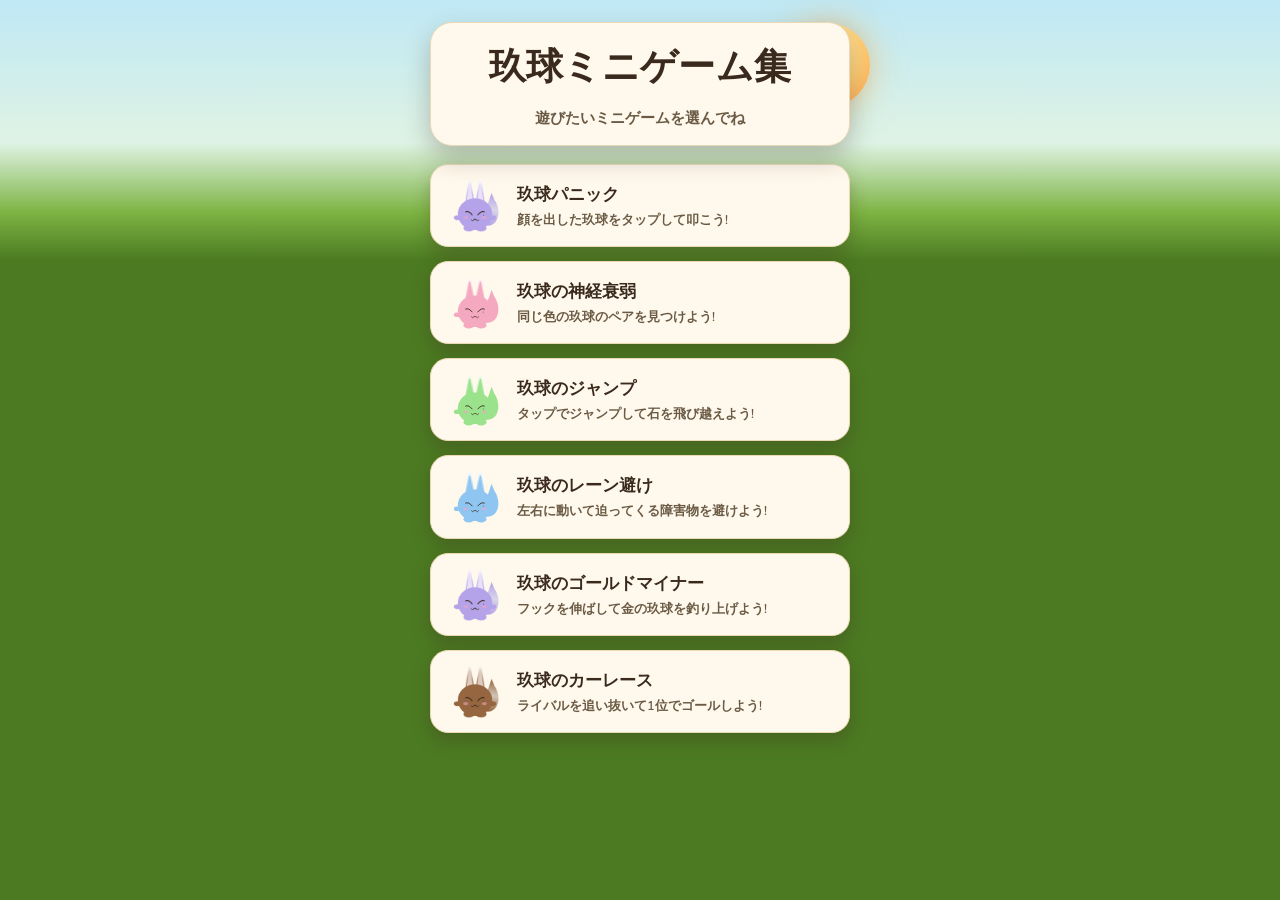
==== commit dad20310: "Add 玖球のカーレース mini-game Co-Authored-By: Claude Opus 5.5 <noreply@anthropic.com>" ====
--- a/index.html
+++ b/index.html
@@ -81,6 +81,13 @@
         <span class="game-card-desc">フックを伸ばして金の玖球を釣り上げよう!</span>
       </span>
     </a>
+    <a class="game-card" href="games/race.html">
+      <span class="game-card-icon" id="icon-race"></span>
+      <span class="game-card-body">
+        <span class="game-card-title">玖球のカーレース</span>
+        <span class="game-card-desc">ライバルを追い抜いて1位でゴールしよう!</span>
+      </span>
+    </a>
   </div>
 </div>
 
@@ -91,6 +98,7 @@
   document.getElementById('icon-jump').innerHTML = moleSvgMarkup('hubJump', '#9BE28C');
   document.getElementById('icon-lane').innerHTML = moleSvgMarkup('hubLane', '#8EC6F1');
   document.getElementById('icon-gold').innerHTML = moleImgMarkup();
+  document.getElementById('icon-race').innerHTML = moleImgMarkup('brown');
 </script>
 </body>
 </html>
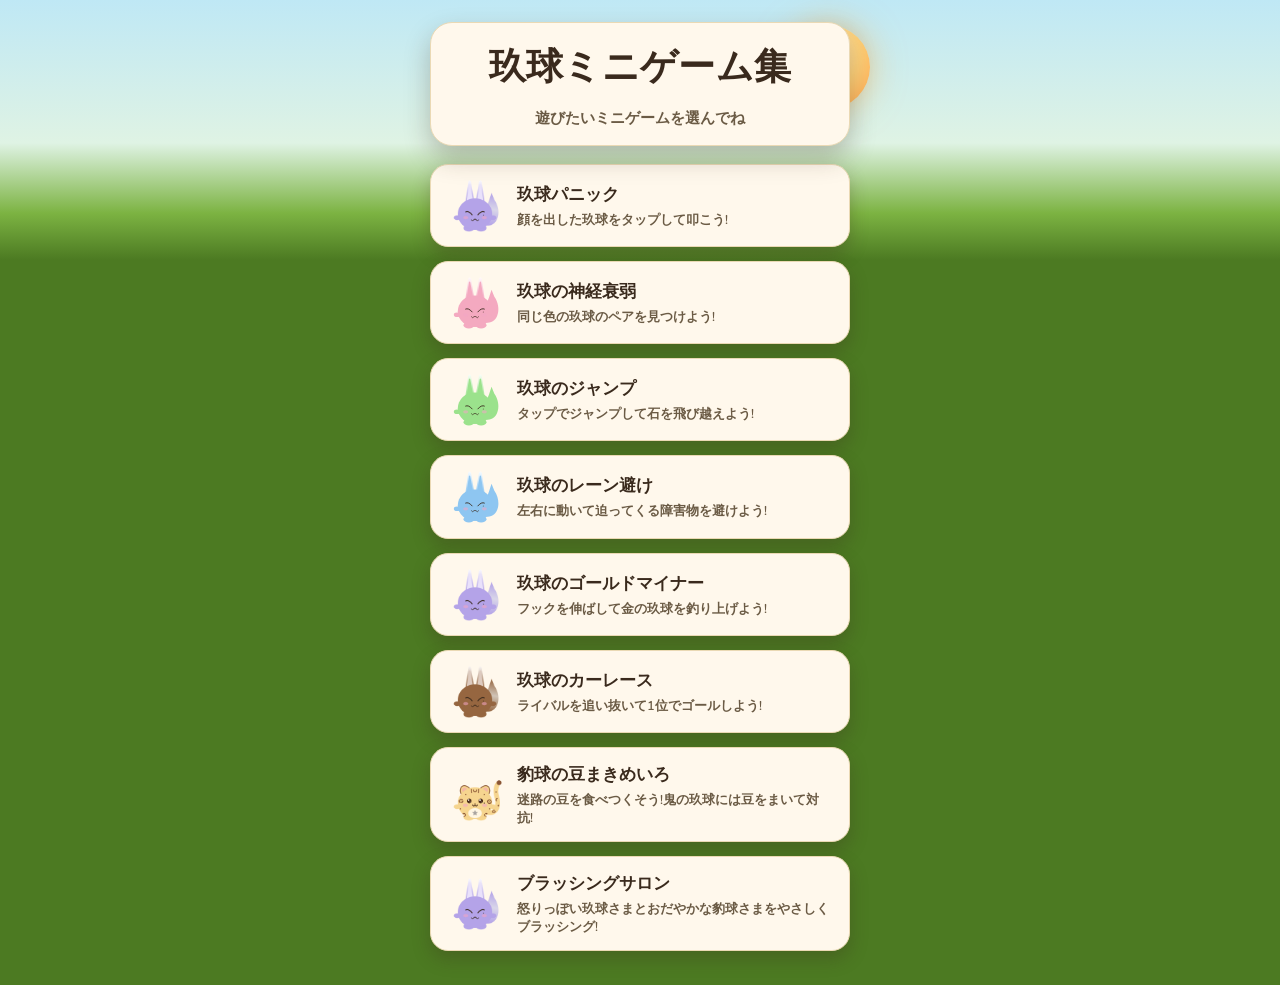
==== commit fd297622: "Add ブラッシングサロン mini-game and list both new games on the hub Co-Authored-By: Claude Opus 5.5 <noreply@" ====
--- a/index.html
+++ b/index.html
@@ -88,6 +88,20 @@
         <span class="game-card-desc">ライバルを追い抜いて1位でゴールしよう!</span>
       </span>
     </a>
+    <a class="game-card" href="games/maze.html">
+      <span class="game-card-icon"><img class="mole-svg" src="games/leopard.png" width="624" height="592" alt="" draggable="false"></span>
+      <span class="game-card-body">
+        <span class="game-card-title">豹球の豆まきめいろ</span>
+        <span class="game-card-desc">迷路の豆を食べつくそう!鬼の玖球には豆をまいて対抗!</span>
+      </span>
+    </a>
+    <a class="game-card" href="games/brush.html">
+      <span class="game-card-icon" id="icon-brush"></span>
+      <span class="game-card-body">
+        <span class="game-card-title">ブラッシングサロン</span>
+        <span class="game-card-desc">怒りっぽい玖球さまとおだやかな豹球さまをやさしくブラッシング!</span>
+      </span>
+    </a>
   </div>
 </div>
 
@@ -99,6 +113,7 @@
   document.getElementById('icon-lane').innerHTML = moleSvgMarkup('hubLane', '#8EC6F1');
   document.getElementById('icon-gold').innerHTML = moleImgMarkup();
   document.getElementById('icon-race').innerHTML = moleImgMarkup('brown');
+  document.getElementById('icon-brush').innerHTML = moleImgMarkup();
 </script>
 </body>
 </html>
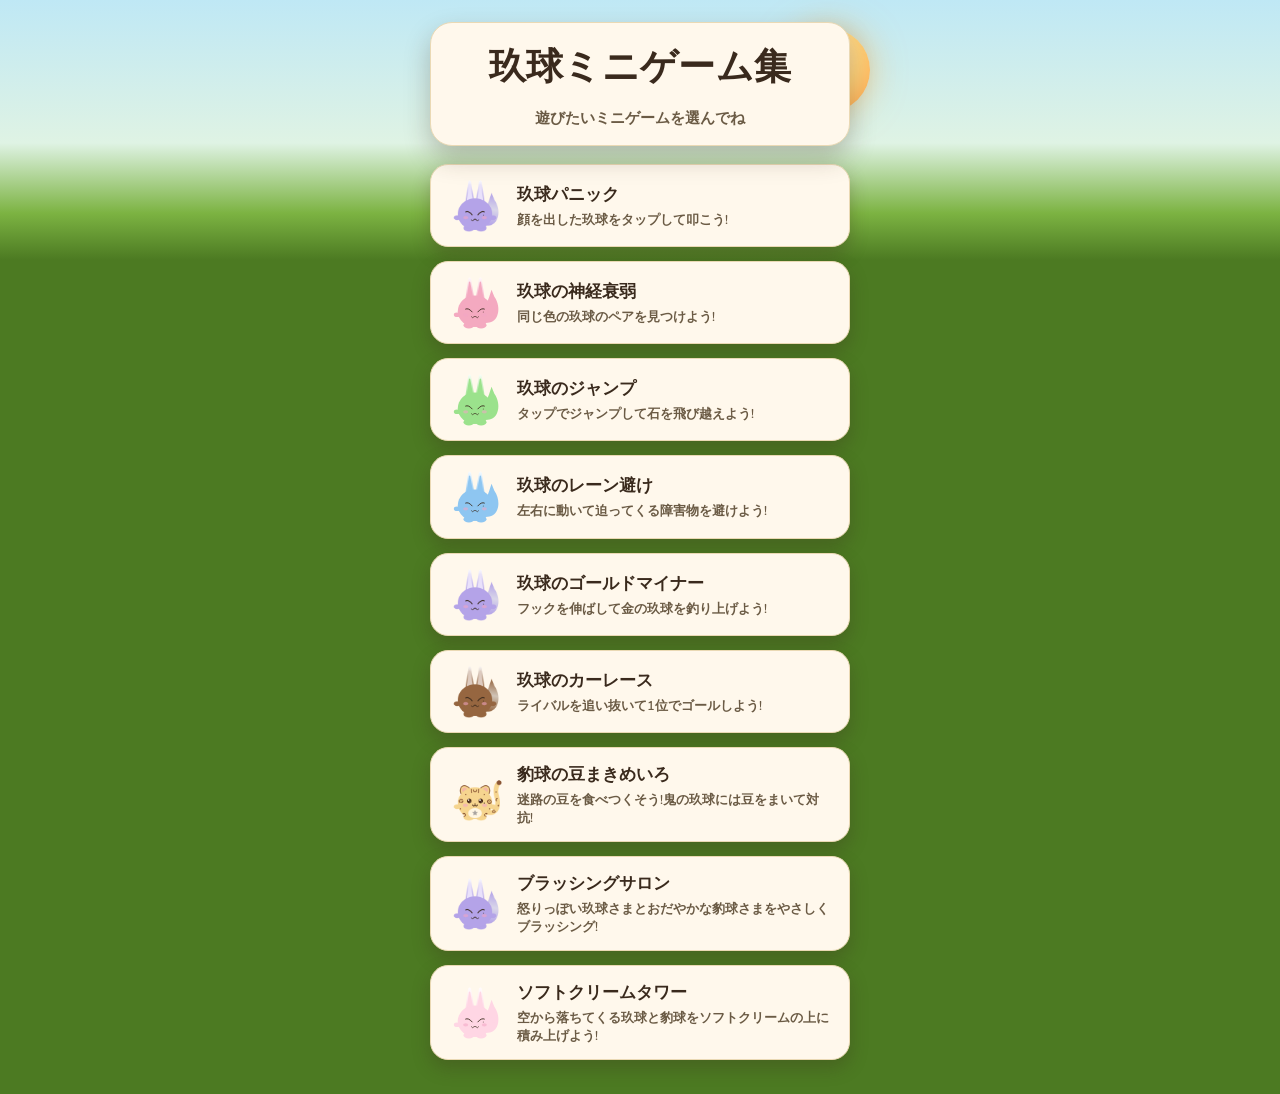
==== commit 54b994bc: "Add ソフトクリームタワー mini-game Co-Authored-By: Claude Opus 5.5 <noreply@anthropic.com>" ====
--- a/index.html
+++ b/index.html
@@ -102,6 +102,13 @@
         <span class="game-card-desc">怒りっぽい玖球さまとおだやかな豹球さまをやさしくブラッシング!</span>
       </span>
     </a>
+    <a class="game-card" href="games/tower.html">
+      <span class="game-card-icon" id="icon-tower"></span>
+      <span class="game-card-body">
+        <span class="game-card-title">ソフトクリームタワー</span>
+        <span class="game-card-desc">空から落ちてくる玖球と豹球をソフトクリームの上に積み上げよう!</span>
+      </span>
+    </a>
   </div>
 </div>
 
@@ -114,6 +121,7 @@
   document.getElementById('icon-gold').innerHTML = moleImgMarkup();
   document.getElementById('icon-race').innerHTML = moleImgMarkup('brown');
   document.getElementById('icon-brush').innerHTML = moleImgMarkup();
+  document.getElementById('icon-tower').innerHTML = moleSvgMarkup('hubTower', '#FFD6E4');
 </script>
 </body>
 </html>
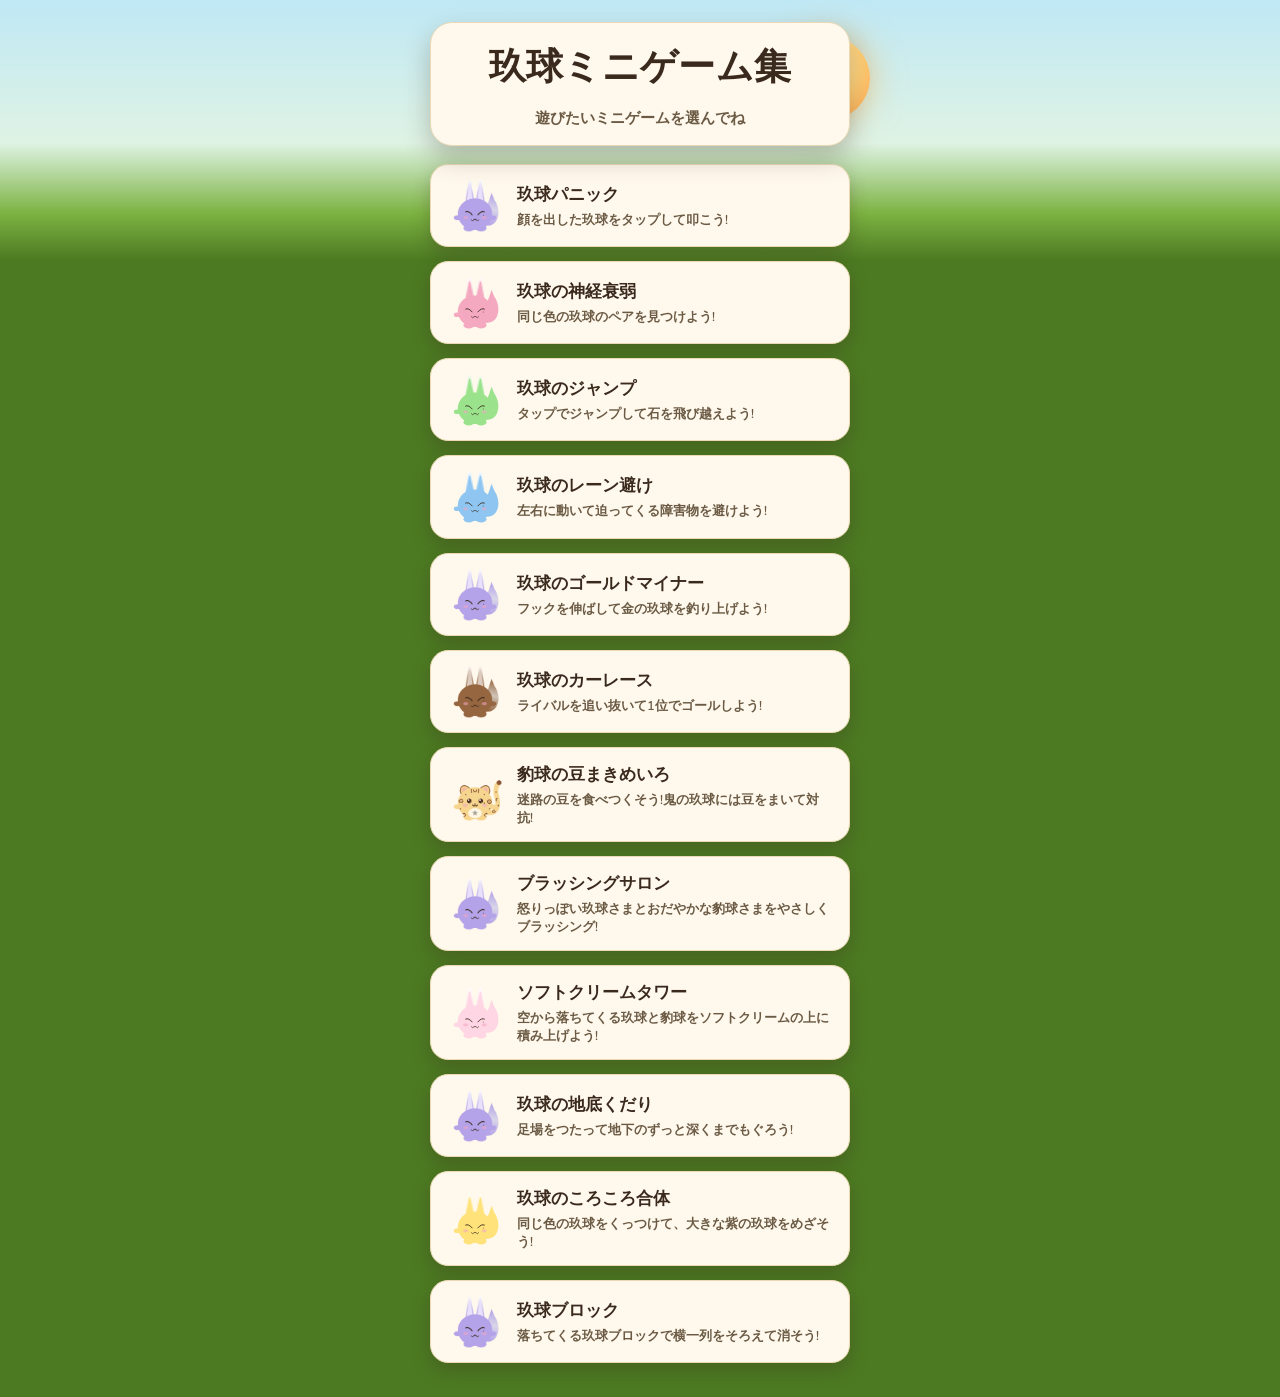
==== commit cc7b80ae: "Add 玖球の地底くだり, 玖球のころころ合体, and 玖球ブロック mini-games List all three on the hub.  Co-Authored-By: Claude Op" ====
--- a/index.html
+++ b/index.html
@@ -109,6 +109,27 @@
         <span class="game-card-desc">空から落ちてくる玖球と豹球をソフトクリームの上に積み上げよう!</span>
       </span>
     </a>
+    <a class="game-card" href="games/dig.html">
+      <span class="game-card-icon" id="icon-dig"></span>
+      <span class="game-card-body">
+        <span class="game-card-title">玖球の地底くだり</span>
+        <span class="game-card-desc">足場をつたって地下のずっと深くまでもぐろう!</span>
+      </span>
+    </a>
+    <a class="game-card" href="games/merge.html">
+      <span class="game-card-icon" id="icon-merge"></span>
+      <span class="game-card-body">
+        <span class="game-card-title">玖球のころころ合体</span>
+        <span class="game-card-desc">同じ色の玖球をくっつけて、大きな紫の玖球をめざそう!</span>
+      </span>
+    </a>
+    <a class="game-card" href="games/blocks.html">
+      <span class="game-card-icon" id="icon-blocks"></span>
+      <span class="game-card-body">
+        <span class="game-card-title">玖球ブロック</span>
+        <span class="game-card-desc">落ちてくる玖球ブロックで横一列をそろえて消そう!</span>
+      </span>
+    </a>
   </div>
 </div>
 
@@ -122,6 +143,9 @@
   document.getElementById('icon-race').innerHTML = moleImgMarkup('brown');
   document.getElementById('icon-brush').innerHTML = moleImgMarkup();
   document.getElementById('icon-tower').innerHTML = moleSvgMarkup('hubTower', '#FFD6E4');
+  document.getElementById('icon-dig').innerHTML = moleImgMarkup();
+  document.getElementById('icon-merge').innerHTML = moleSvgMarkup('hubMerge', '#FFE27A');
+  document.getElementById('icon-blocks').innerHTML = moleImgMarkup();
 </script>
 </body>
 </html>
